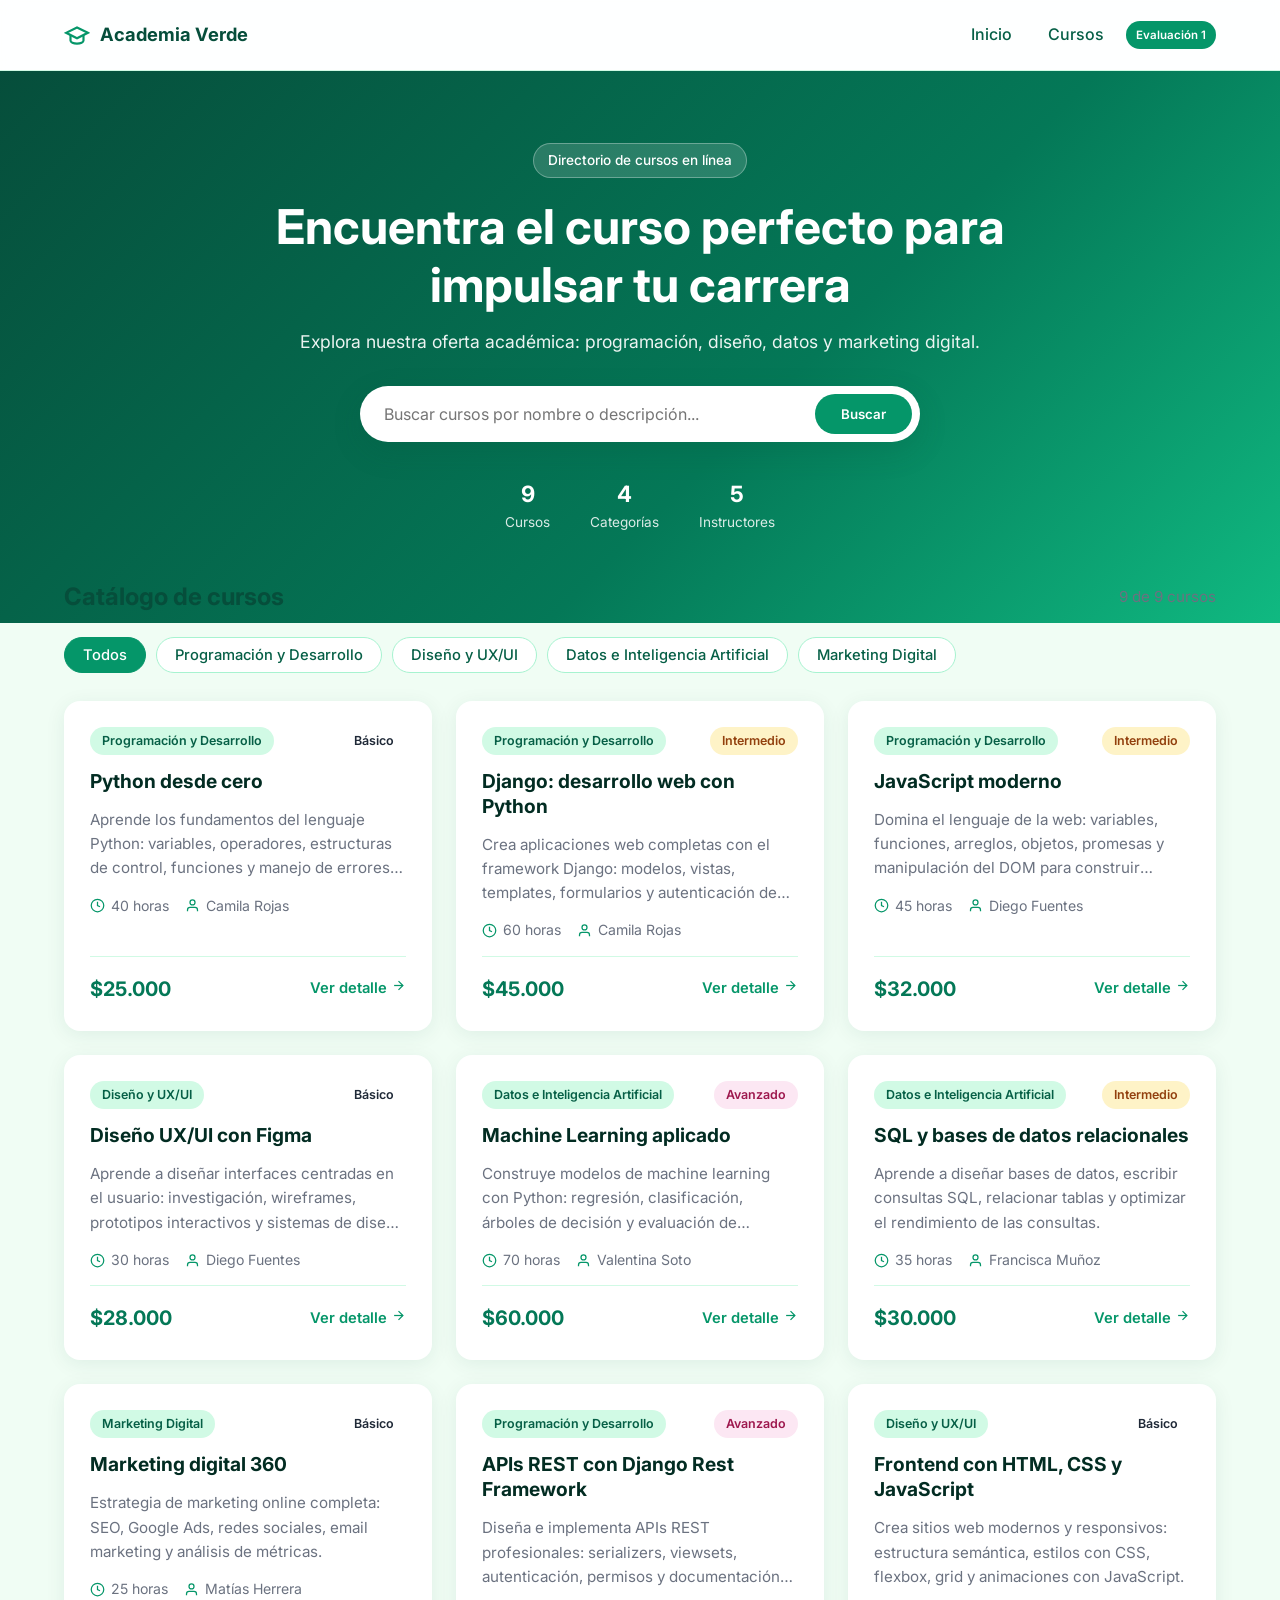
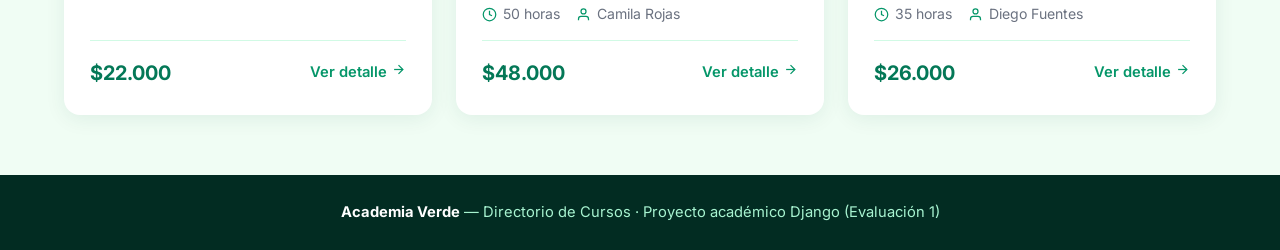
==== front/index.html @ 5170b6b8 "Eval 1: frontend completo + backend Django hasta migraciones" ====
<!DOCTYPE html>
<html lang="es">
<head>
  <meta charset="UTF-8">
  <meta name="viewport" content="width=device-width, initial-scale=1.0">
  <title>Academia Verde — Directorio de Cursos</title>
  <link rel="preconnect" href="https://fonts.googleapis.com">
  <link rel="preconnect" href="https://fonts.gstatic.com" crossorigin>
  <link href="https://fonts.googleapis.com/css2?family=Inter:wght@400;500;600;700&display=swap" rel="stylesheet">
  <link rel="stylesheet" href="css/style.css">
</head>
<body data-page="inicio">

  <nav class="navbar">
    <div class="navbar__inner">
      <a class="brand" href="index.html">
        <svg width="26" height="26" viewBox="0 0 24 24" fill="none" stroke="currentColor" stroke-width="2">
          <path d="M22 10L12 5 2 10l10 5 10-5z"/>
          <path d="M6 12v5c0 1.7 2.7 3 6 3s6-1.3 6-3v-5"/>
        </svg>
        Academia Verde
      </a>
      <div class="navbar__links">
        <a href="index.html">Inicio</a>
        <a href="#cursos">Cursos</a>
        <span class="badge">Evaluación 1</span>
      </div>
    </div>
  </nav>

  <header class="hero">
    <div class="hero__inner">
      <span class="hero__tag">Directorio de cursos en línea</span>
      <h1>Encuentra el curso perfecto para impulsar tu carrera</h1>
      <p>Explora nuestra oferta académica: programación, diseño, datos y marketing digital.</p>

      <form id="formBusqueda" class="hero__search" role="search">
        <input id="busqueda" type="search" placeholder="Buscar cursos por nombre o descripción..." aria-label="Buscar cursos">
        <button type="submit">Buscar</button>
      </form>

      <div class="hero__stats">
        <div><span id="statCursos">0</span><small>Cursos</small></div>
        <div><span id="statCategorias">0</span><small>Categorías</small></div>
        <div><span id="statInstructores">0</span><small>Instructores</small></div>
      </div>
    </div>
  </header>

  <main class="courses" id="cursos">
    <div class="courses__head">
      <h2>Catálogo de cursos</h2>
      <span class="courses__count" id="contador">—</span>
    </div>

    <div class="filters" id="filtros"></div>

    <div class="grid" id="cursosGrid"></div>
  </main>

  <footer class="footer">
    <p><strong>Academia Verde</strong> — Directorio de Cursos · Proyecto académico Django (Evaluación 1)</p>
  </footer>

  <script src="js/app.js"></script>
</body>
</html>
---- front/css/style.css ----
/* ============================================
   Directorio de Cursos — Estilo verde esmeralda
   ============================================ */

:root {
  --emerald-50: #ecfdf5;
  --emerald-100: #d1fae5;
  --emerald-200: #a7f3d0;
  --emerald-300: #6ee7b7;
  --emerald-500: #10b981;
  --emerald-600: #059669;
  --emerald-700: #047857;
  --emerald-800: #065f46;
  --emerald-900: #064e3b;
  --emerald-950: #022c22;
  --text: #1f2937;
  --muted: #6b7280;
  --bg: #f0fdf4;
  --card: #ffffff;
  --radius: 16px;
  --shadow: 0 4px 20px rgba(6, 78, 59, 0.08);
  --shadow-hover: 0 10px 30px rgba(6, 78, 59, 0.16);
}

* {
  margin: 0;
  padding: 0;
  box-sizing: border-box;
}

html {
  scroll-behavior: smooth;
}

body {
  font-family: "Inter", system-ui, -apple-system, "Segoe UI", Roboto, sans-serif;
  background: var(--bg);
  color: var(--text);
  line-height: 1.6;
  min-height: 100vh;
  display: flex;
  flex-direction: column;
}

/* ---------- Barra de navegación ---------- */

.navbar {
  position: sticky;
  top: 0;
  z-index: 100;
  background: rgba(255, 255, 255, 0.92);
  backdrop-filter: blur(8px);
  border-bottom: 1px solid var(--emerald-100);
}

.navbar__inner {
  max-width: 1200px;
  margin: 0 auto;
  padding: 14px 24px;
  display: flex;
  align-items: center;
  justify-content: space-between;
  gap: 16px;
}

.brand {
  display: flex;
  align-items: center;
  gap: 10px;
  text-decoration: none;
  color: var(--emerald-900);
  font-weight: 700;
  font-size: 1.15rem;
}

.brand svg {
  color: var(--emerald-600);
}

.navbar__links {
  display: flex;
  align-items: center;
  gap: 8px;
}

.navbar__links a {
  text-decoration: none;
  color: var(--emerald-800);
  font-weight: 500;
  padding: 8px 14px;
  border-radius: 10px;
  transition: background 0.2s;
}

.navbar__links a:hover {
  background: var(--emerald-100);
}

.badge {
  background: var(--emerald-600);
  color: #fff;
  font-size: 0.72rem;
  font-weight: 600;
  padding: 5px 10px;
  border-radius: 999px;
  white-space: nowrap;
}

/* ---------- Hero ---------- */

.hero {
  background: linear-gradient(135deg, var(--emerald-900), var(--emerald-700) 60%, var(--emerald-500));
  color: #fff;
  padding: 72px 24px 90px;
  text-align: center;
}

.hero__inner {
  max-width: 800px;
  margin: 0 auto;
}

.hero__tag {
  display: inline-block;
  background: rgba(255, 255, 255, 0.15);
  border: 1px solid rgba(255, 255, 255, 0.3);
  padding: 6px 14px;
  border-radius: 999px;
  font-size: 0.85rem;
  font-weight: 500;
  margin-bottom: 20px;
}

.hero h1 {
  font-size: clamp(1.9rem, 4.5vw, 3rem);
  line-height: 1.2;
  margin-bottom: 14px;
}

.hero p {
  font-size: 1.1rem;
  opacity: 0.92;
  margin-bottom: 30px;
}

.hero__search {
  display: flex;
  gap: 8px;
  max-width: 560px;
  margin: 0 auto;
  background: #fff;
  padding: 8px;
  border-radius: 999px;
  box-shadow: var(--shadow-hover);
}

.hero__search input {
  flex: 1;
  border: none;
  outline: none;
  padding: 10px 16px;
  font-size: 1rem;
  font-family: inherit;
  border-radius: 999px;
  color: var(--text);
  background: transparent;
}

.hero__search button {
  background: var(--emerald-600);
  border: none;
  color: #fff;
  font-family: inherit;
  font-weight: 600;
  padding: 10px 26px;
  border-radius: 999px;
  cursor: pointer;
  transition: background 0.2s;
}

.hero__search button:hover {
  background: var(--emerald-800);
}

.hero__stats {
  display: flex;
  justify-content: center;
  gap: 40px;
  margin-top: 34px;
  flex-wrap: wrap;
}

.hero__stats span {
  font-size: 1.4rem;
  font-weight: 700;
}

.hero__stats small {
  display: block;
  font-size: 0.85rem;
  font-weight: 400;
  opacity: 0.85;
}

/* ---------- Sección de cursos ---------- */

.courses {
  max-width: 1200px;
  margin: -45px auto 60px;
  padding: 0 24px;
}

.courses__head {
  display: flex;
  flex-wrap: wrap;
  align-items: center;
  justify-content: space-between;
  gap: 14px;
  margin-bottom: 20px;
}

.courses__head h2 {
  color: var(--emerald-900);
  font-size: 1.5rem;
}

.courses__count {
  color: var(--muted);
  font-size: 0.95rem;
}

/* Filtros por categoría */

.filters {
  display: flex;
  flex-wrap: wrap;
  gap: 10px;
  margin-bottom: 28px;
}

.filter-pill {
  background: #fff;
  border: 1.5px solid var(--emerald-200);
  color: var(--emerald-800);
  font-family: inherit;
  font-size: 0.92rem;
  font-weight: 500;
  padding: 8px 18px;
  border-radius: 999px;
  cursor: pointer;
  transition: all 0.2s;
}

.filter-pill:hover {
  border-color: var(--emerald-500);
  background: var(--emerald-50);
}

.filter-pill.active {
  background: var(--emerald-600);
  border-color: var(--emerald-600);
  color: #fff;
}

/* Grilla de tarjetas */

.grid {
  display: grid;
  grid-template-columns: repeat(auto-fill, minmax(300px, 1fr));
  gap: 24px;
}

.card {
  background: var(--card);
  border-radius: var(--radius);
  box-shadow: var(--shadow);
  padding: 26px;
  display: flex;
  flex-direction: column;
  gap: 14px;
  text-decoration: none;
  color: inherit;
  transition: transform 0.2s, box-shadow 0.2s;
}

.card:hover {
  transform: translateY(-4px);
  box-shadow: var(--shadow-hover);
}

.card__top {
  display: flex;
  align-items: center;
  justify-content: space-between;
  gap: 10px;
}

.category-badge {
  background: var(--emerald-100);
  color: var(--emerald-800);
  font-size: 0.78rem;
  font-weight: 600;
  padding: 4px 12px;
  border-radius: 999px;
}

.level-badge {
  font-size: 0.78rem;
  font-weight: 600;
  padding: 4px 12px;
  border-radius: 999px;
}

.level-badge.basico {
  background: #dcfce7;
  color: #166534;
}

.level-badge.intermedio {
  background: #fef3c7;
  color: #92400e;
}

.level-badge.avanzado {
  background: #fce7f3;
  color: #9d174d;
}

.card h3 {
  font-size: 1.2rem;
  color: var(--emerald-950);
  line-height: 1.3;
}

.card__desc {
  color: var(--muted);
  font-size: 0.95rem;
  display: -webkit-box;
  -webkit-line-clamp: 3;
  -webkit-box-orient: vertical;
  overflow: hidden;
}

.card__meta {
  display: flex;
  align-items: center;
  gap: 16px;
  color: var(--muted);
  font-size: 0.88rem;
}

.card__meta span {
  display: inline-flex;
  align-items: center;
  gap: 6px;
}

.card__meta svg {
  color: var(--emerald-600);
  flex-shrink: 0;
}

.card__bottom {
  margin-top: auto;
  display: flex;
  align-items: center;
  justify-content: space-between;
  gap: 12px;
  border-top: 1px solid var(--emerald-100);
  padding-top: 16px;
}

.price {
  font-size: 1.25rem;
  font-weight: 700;
  color: var(--emerald-700);
}

.instructor-mini {
  display: flex;
  align-items: center;
  gap: 10px;
  font-size: 0.88rem;
  color: var(--muted);
  min-width: 0;
}

.instructor-mini .avatar {
  flex-shrink: 0;
}

.card__link {
  color: var(--emerald-600);
  font-weight: 600;
  font-size: 0.92rem;
  white-space: nowrap;
}

.card:hover .card__link {
  color: var(--emerald-800);
}

/* Avatar con iniciales */

.avatar {
  width: 42px;
  height: 42px;
  border-radius: 50%;
  background: linear-gradient(135deg, var(--emerald-500), var(--emerald-700));
  color: #fff;
  display: inline-flex;
  align-items: center;
  justify-content: center;
  font-weight: 700;
  font-size: 0.95rem;
  flex-shrink: 0;
}

.avatar--lg {
  width: 64px;
  height: 64px;
  font-size: 1.4rem;
}

/* Estado vacío */

.empty {
  text-align: center;
  padding: 60px 20px;
  color: var(--muted);
  background: #fff;
  border-radius: var(--radius);
  box-shadow: var(--shadow);
}

/* ---------- Página de detalle ---------- */

.detail {
  max-width: 1000px;
  margin: 0 auto;
  padding: 40px 24px 60px;
  flex: 1;
}

.breadcrumb {
  margin-bottom: 24px;
}

.breadcrumb a {
  color: var(--emerald-700);
  text-decoration: none;
  font-weight: 500;
}

.breadcrumb a:hover {
  text-decoration: underline;
}

.breadcrumb span {
  color: var(--muted);
}

.detail__grid {
  display: grid;
  grid-template-columns: 1fr 320px;
  gap: 28px;
  align-items: start;
}

.detail__main,
.detail__side {
  background: var(--card);
  border-radius: var(--radius);
  box-shadow: var(--shadow);
  padding: 30px;
}

.detail__main h1 {
  font-size: clamp(1.5rem, 3vw, 2.1rem);
  color: var(--emerald-950);
  margin: 12px 0 16px;
  line-height: 1.25;
}

.detail__main p.lead {
  color: var(--muted);
  font-size: 1.05rem;
  margin-bottom: 26px;
}

.info-list {
  list-style: none;
  display: grid;
  grid-template-columns: 1fr 1fr;
  gap: 14px;
  margin-bottom: 26px;
}

.info-list li {
  background: var(--emerald-50);
  border: 1px solid var(--emerald-100);
  border-radius: 12px;
  padding: 14px 16px;
}

.info-list small {
  display: block;
  color: var(--muted);
  font-size: 0.8rem;
}

.info-list strong {
  color: var(--emerald-900);
  font-size: 1.02rem;
}

.detail__side {
  position: sticky;
  top: 90px;
}

.instructor-card {
  text-align: center;
}

.instructor-card .avatar {
  margin: 0 auto 14px;
}

.instructor-card h3 {
  color: var(--emerald-950);
  font-size: 1.15rem;
}

.instructor-card p {
  color: var(--muted);
  font-size: 0.95rem;
  margin: 6px 0;
}

.instructor-card .btn {
  display: inline-block;
  margin-top: 18px;
  width: 100%;
  text-align: center;
}

.btn {
  background: var(--emerald-600);
  color: #fff;
  border: none;
  font-family: inherit;
  font-weight: 600;
  padding: 12px 22px;
  border-radius: 12px;
  text-decoration: none;
  cursor: pointer;
  transition: background 0.2s;
}

.btn:hover {
  background: var(--emerald-800);
}

.btn--outline {
  background: transparent;
  border: 1.5px solid var(--emerald-200);
  color: var(--emerald-800);
}

.btn--outline:hover {
  background: var(--emerald-50);
  border-color: var(--emerald-500);
}

/* Cursos relacionados */

.related {
  margin-top: 40px;
}

.related h2 {
  color: var(--emerald-900);
  font-size: 1.35rem;
  margin-bottom: 18px;
}

/* ---------- Footer ---------- */

.footer {
  margin-top: auto;
  background: var(--emerald-950);
  color: var(--emerald-200);
  text-align: center;
  padding: 26px 20px;
  font-size: 0.92rem;
}

.footer strong {
  color: #fff;
}

/* ---------- Responsive ---------- */

@media (max-width: 860px) {
  .detail__grid {
    grid-template-columns: 1fr;
  }

  .detail__side {
    position: static;
  }

  .info-list {
    grid-template-columns: 1fr;
  }
}

@media (max-width: 560px) {
  .hero {
    padding: 48px 20px 80px;
  }

  .hero__search {
    flex-direction: column;
    border-radius: 20px;
  }

  .hero__search button {
    border-radius: 12px;
  }

  .hero__stats {
    gap: 20px;
  }

  .grid {
    grid-template-columns: 1fr;
  }

  .navbar__links a:not(.badge) {
    display: none;
  }
}
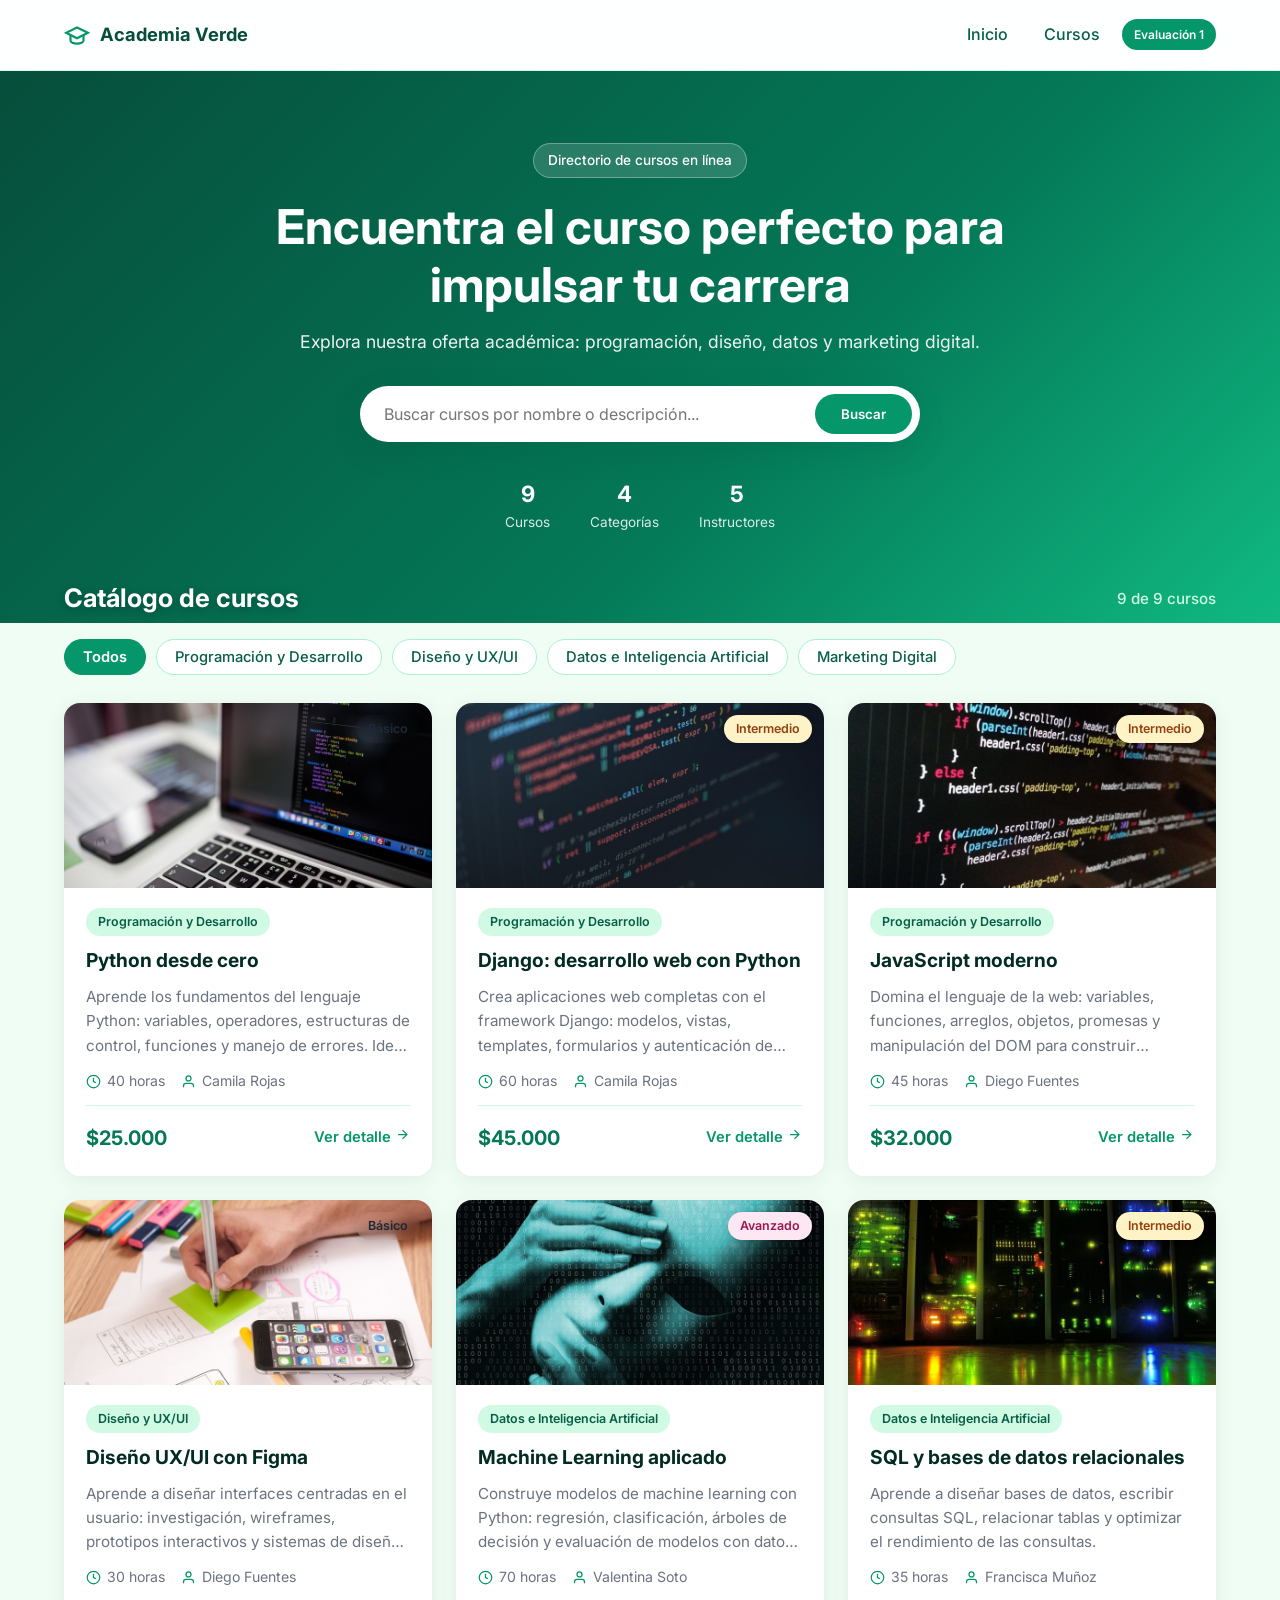
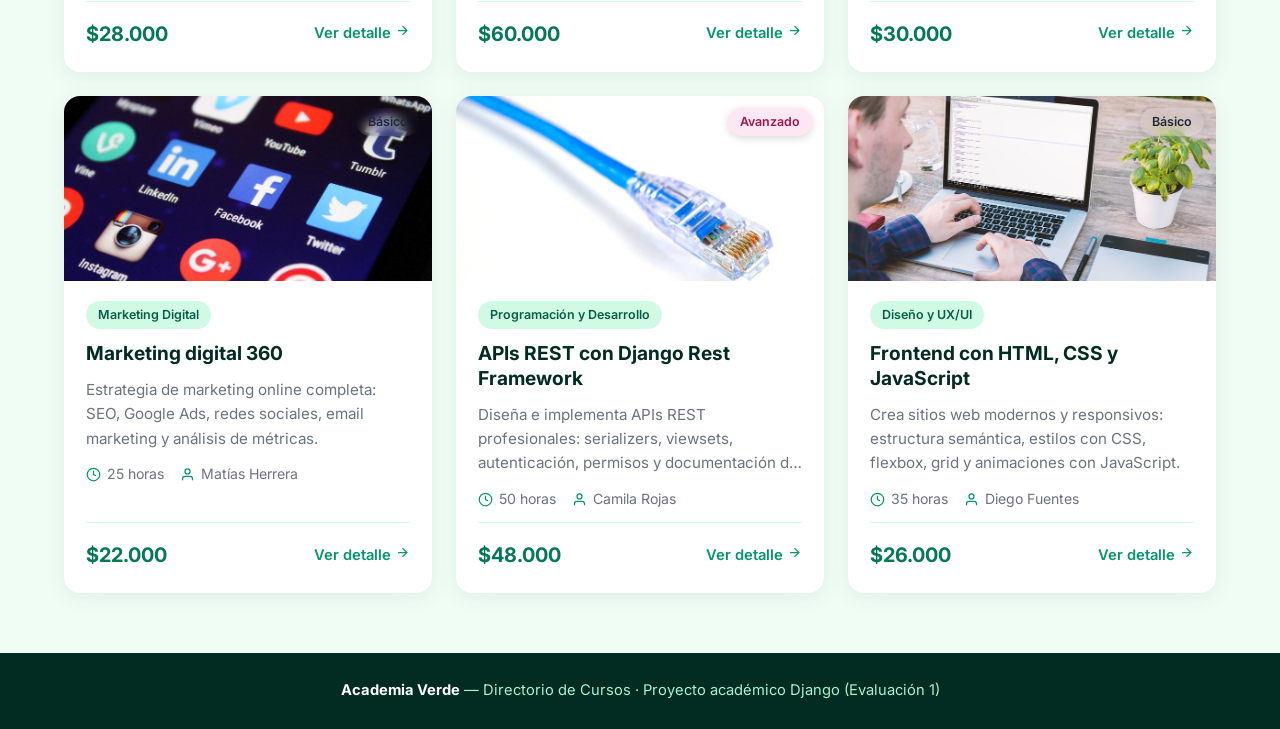
==== commit 0058618b: "agregando fotos del readme" ====
--- a/front/index.html
+++ b/front/index.html
@@ -7,7 +7,7 @@
   <link rel="preconnect" href="https://fonts.googleapis.com">
   <link rel="preconnect" href="https://fonts.gstatic.com" crossorigin>
   <link href="https://fonts.googleapis.com/css2?family=Inter:wght@400;500;600;700&display=swap" rel="stylesheet">
-  <link rel="stylesheet" href="css/style.css">
+  <link rel="stylesheet" href="css/style.css?v=2">
 </head>
 <body data-page="inicio">
 
--- a/front/css/style.css
+++ b/front/css/style.css
@@ -28,6 +28,12 @@
   box-sizing: border-box;
 }
 
+img {
+  max-width: 100%;
+  height: auto;
+  display: block;
+}
+
 html {
   scroll-behavior: smooth;
 }
@@ -96,14 +102,22 @@
   background: var(--emerald-100);
 }
 
-.badge {
+.badge,
+.navbar__links a.badge {
   background: var(--emerald-600);
-  color: #fff;
-  font-size: 0.72rem;
+  color: #ffffff !important;
+  font-size: 0.75rem;
   font-weight: 600;
-  padding: 5px 10px;
+  padding: 6px 12px;
   border-radius: 999px;
   white-space: nowrap;
+  text-decoration: none;
+  transition: background 0.2s;
+}
+
+.navbar__links a.badge:hover {
+  background: var(--emerald-700);
+  color: #ffffff !important;
 }
 
 /* ---------- Hero ---------- */
@@ -220,13 +234,16 @@
 }
 
 .courses__head h2 {
-  color: var(--emerald-900);
-  font-size: 1.5rem;
+  color: #ffffff;
+  font-size: 1.6rem;
+  font-weight: 700;
+  text-shadow: 0 2px 8px rgba(0, 0, 0, 0.25);
 }
 
 .courses__count {
-  color: var(--muted);
+  color: var(--emerald-100);
   font-size: 0.95rem;
+  font-weight: 500;
 }
 
 /* Filtros por categoría */
@@ -239,7 +256,7 @@
 }
 
 .filter-pill {
-  background: #fff;
+  background: #ffffff;
   border: 1.5px solid var(--emerald-200);
   color: var(--emerald-800);
   font-family: inherit;
@@ -249,17 +266,24 @@
   border-radius: 999px;
   cursor: pointer;
   transition: all 0.2s;
+  text-decoration: none;
+  display: inline-flex;
+  align-items: center;
 }
 
 .filter-pill:hover {
   border-color: var(--emerald-500);
   background: var(--emerald-50);
+  color: var(--emerald-950);
+  text-decoration: none;
 }
 
 .filter-pill.active {
   background: var(--emerald-600);
   border-color: var(--emerald-600);
-  color: #fff;
+  color: #ffffff !important;
+  text-decoration: none;
+  font-weight: 600;
 }
 
 /* Grilla de tarjetas */
@@ -274,18 +298,60 @@
   background: var(--card);
   border-radius: var(--radius);
   box-shadow: var(--shadow);
-  padding: 26px;
+  overflow: hidden;
   display: flex;
   flex-direction: column;
-  gap: 14px;
   text-decoration: none;
   color: inherit;
-  transition: transform 0.2s, box-shadow 0.2s;
+  transition: transform 0.25s ease, box-shadow 0.25s ease;
+  height: 100%;
 }
 
 .card:hover {
-  transform: translateY(-4px);
+  transform: translateY(-5px);
   box-shadow: var(--shadow-hover);
+}
+
+.card__cover {
+  position: relative;
+  width: 100%;
+  height: 185px;
+  min-height: 185px;
+  max-height: 185px;
+  overflow: hidden;
+  background: var(--emerald-100);
+}
+
+.card__img {
+  width: 100% !important;
+  height: 100% !important;
+  max-width: 100% !important;
+  max-height: 100% !important;
+  object-fit: cover !important;
+  display: block !important;
+  transition: transform 0.4s ease;
+}
+
+.card:hover .card__img {
+  transform: scale(1.05);
+}
+
+.card__cover .level-badge {
+  position: absolute;
+  top: 12px;
+  right: 12px;
+  backdrop-filter: blur(6px);
+  -webkit-backdrop-filter: blur(6px);
+  box-shadow: 0 2px 8px rgba(0, 0, 0, 0.16);
+  z-index: 2;
+}
+
+.card__body {
+  padding: 20px 22px 22px;
+  display: flex;
+  flex-direction: column;
+  flex: 1;
+  gap: 12px;
 }
 
 .card__top {
@@ -473,6 +539,24 @@
   border-radius: var(--radius);
   box-shadow: var(--shadow);
   padding: 30px;
+}
+
+.detail__cover {
+  width: 100%;
+  border-radius: 12px;
+  overflow: hidden;
+  margin-bottom: 24px;
+  aspect-ratio: 16 / 9;
+  max-height: 340px;
+  box-shadow: 0 4px 16px rgba(6, 78, 59, 0.1);
+  background: var(--emerald-100);
+}
+
+.detail__cover-img {
+  width: 100%;
+  height: 100%;
+  object-fit: cover;
+  display: block;
 }
 
 .detail__main h1 {
@@ -636,6 +720,28 @@
 
   .grid {
     grid-template-columns: 1fr;
+    gap: 18px;
+  }
+
+  .card__body {
+    padding: 16px 18px 20px;
+    gap: 10px;
+  }
+
+  .card__cover {
+    aspect-ratio: 16 / 9;
+    max-height: 220px;
+  }
+
+  .detail__cover {
+    max-height: 210px;
+    border-radius: 10px;
+    margin-bottom: 18px;
+  }
+
+  .detail__main,
+  .detail__side {
+    padding: 20px;
   }
 
   .navbar__links a:not(.badge) {
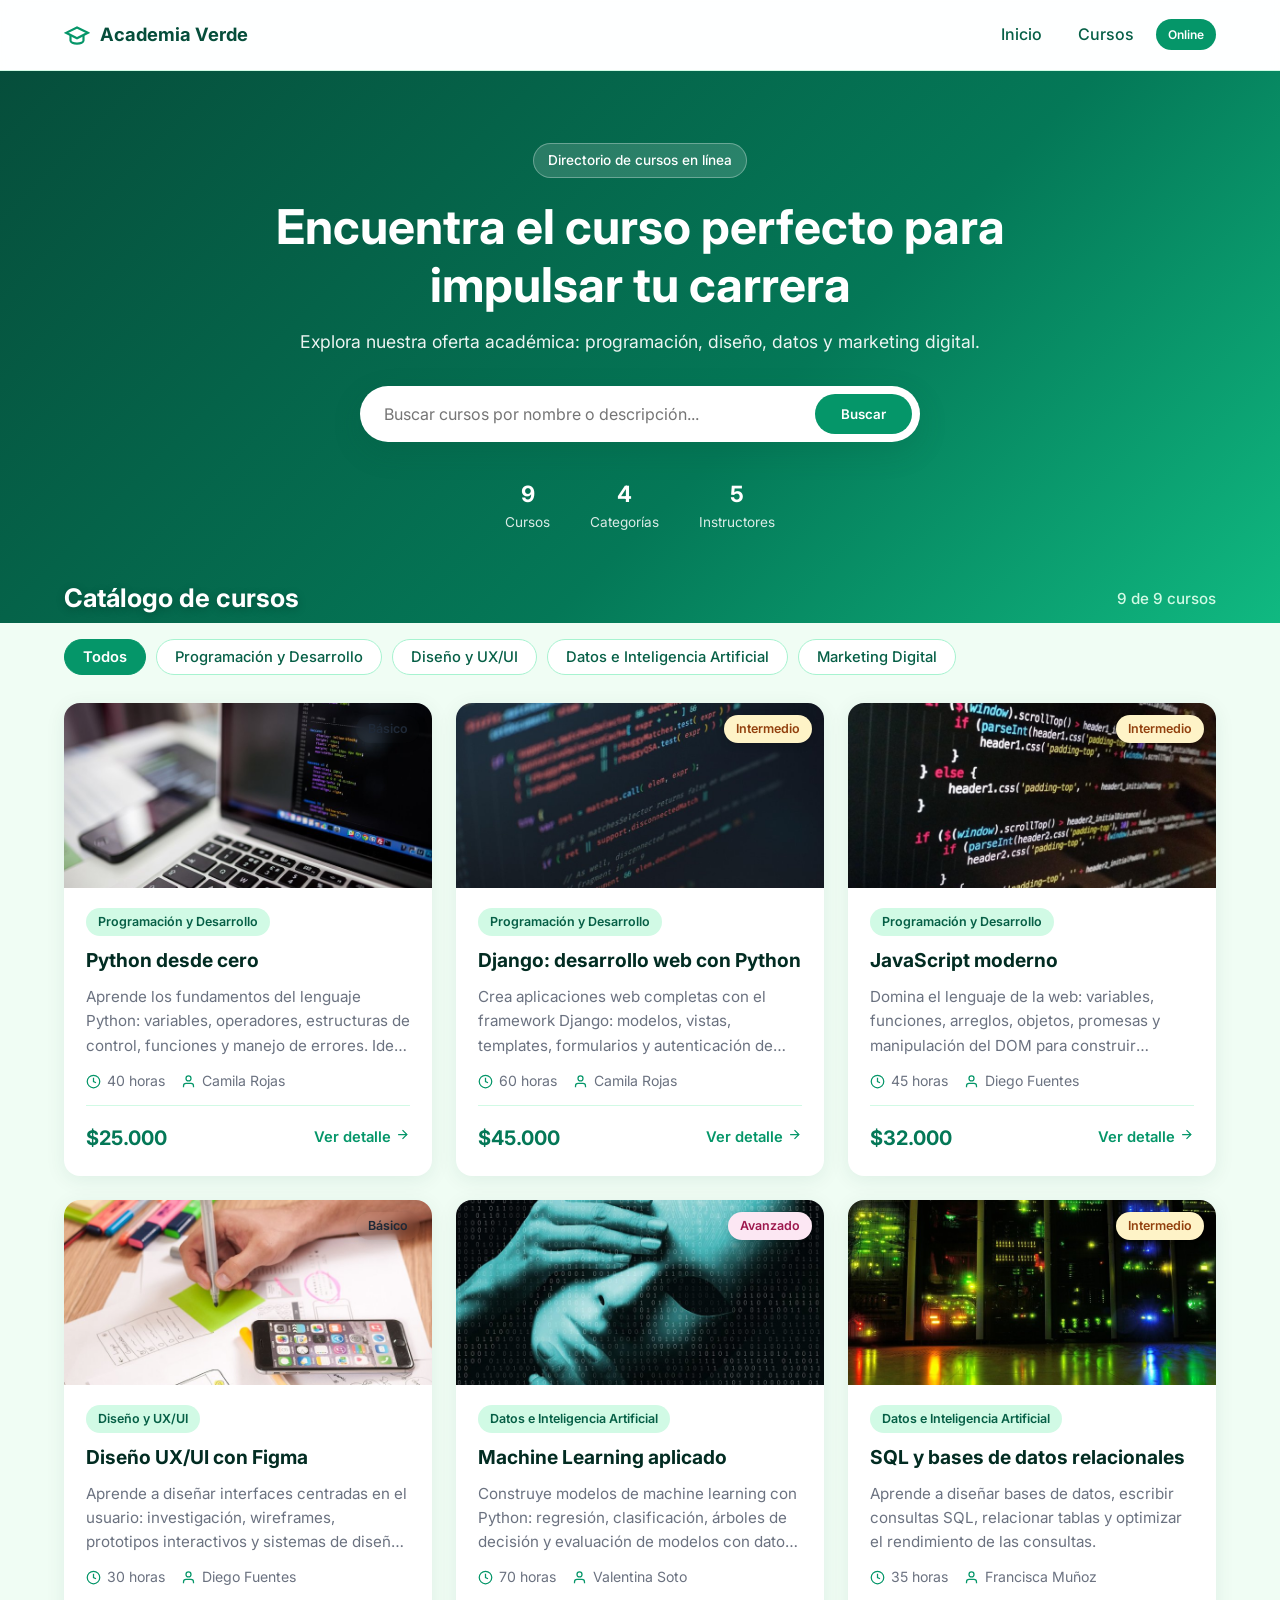
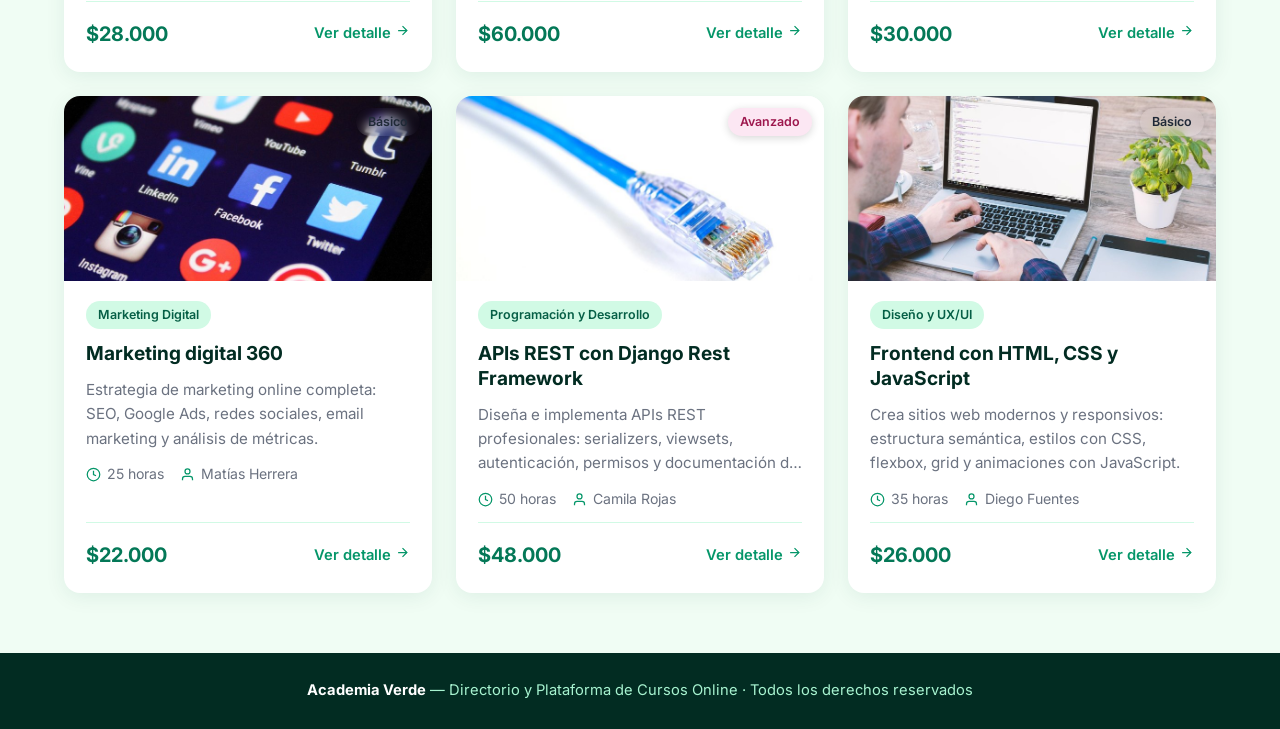
==== commit 3ddaaa4b: "feat(eval3): implementar API RESTful con DRF, autenticacion JWT, serializers explicitos, consola tec" ====
--- a/front/index.html
+++ b/front/index.html
@@ -23,7 +23,7 @@
       <div class="navbar__links">
         <a href="index.html">Inicio</a>
         <a href="#cursos">Cursos</a>
-        <span class="badge">Evaluación 1</span>
+        <span class="badge">Online</span>
       </div>
     </div>
   </nav>
@@ -59,7 +59,7 @@
   </main>
 
   <footer class="footer">
-    <p><strong>Academia Verde</strong> — Directorio de Cursos · Proyecto académico Django (Evaluación 1)</p>
+    <p><strong>Academia Verde</strong> — Directorio y Plataforma de Cursos Online · Todos los derechos reservados</p>
   </footer>
 
   <script src="js/app.js"></script>
